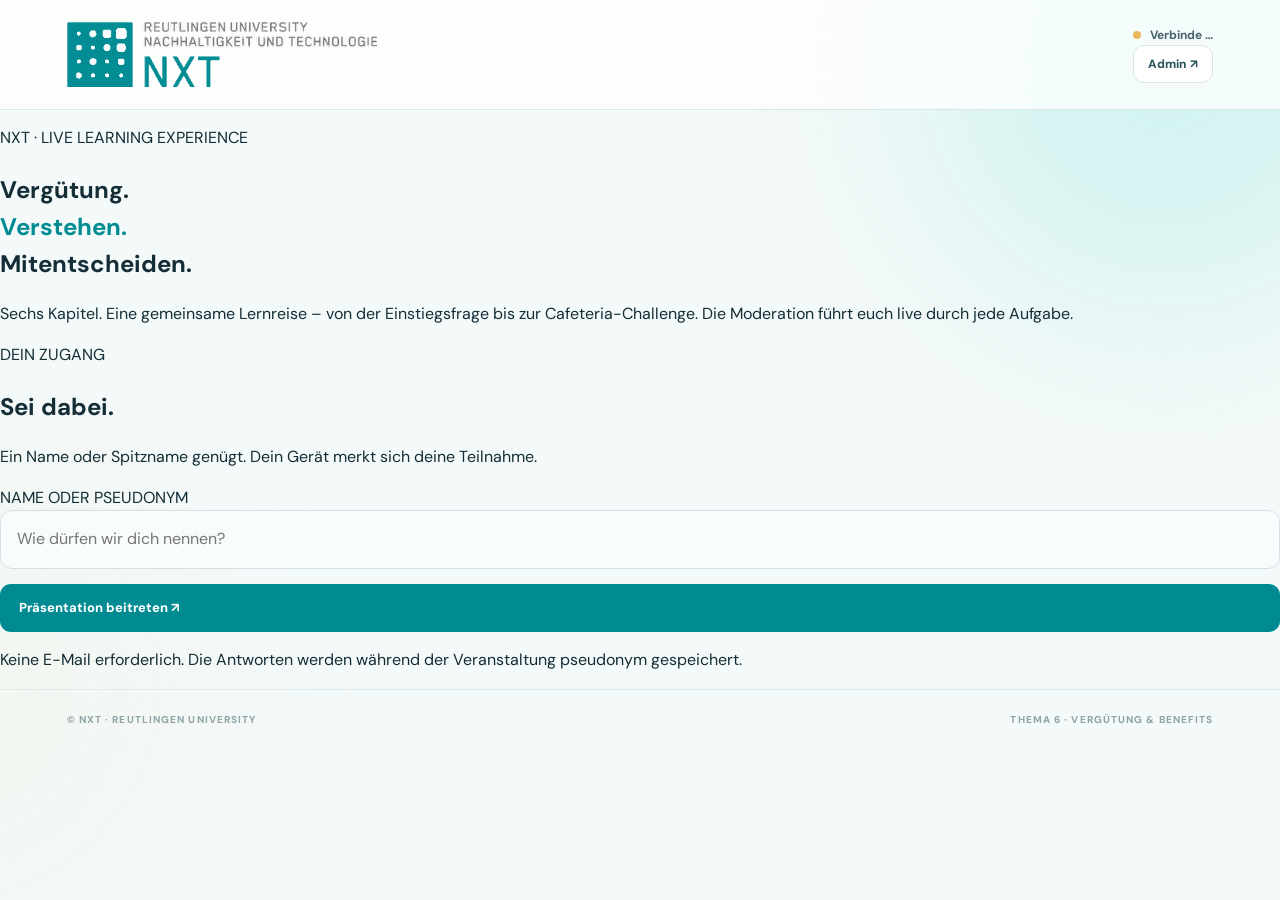
==== presentation.html @ 6754afb9 "Add NXT six-chapter presentation interface" ====
<!doctype html>
<html lang="de"><head>
<meta charset="utf-8"><meta name="viewport" content="width=device-width,initial-scale=1,viewport-fit=cover">
<meta name="theme-color" content="#008b93"><meta name="description" content="NXT Arbeitsrecht · sechs interaktive Kapitel und Live-Präsentationssteuerung">
<title>NXT | Vergütungspyramide · Live</title>
<link rel="icon" href="assets/icon.svg" type="image/svg+xml">
<link rel="stylesheet" href="style.css"><link rel="stylesheet" href="presentation.css">
</head><body class="pr-body">
<div class="glow glow-a"></div><div class="glow glow-b"></div>
<header class="topbar pr-topbar"><a class="brand" href="index.html" aria-label="NXT Startseite"><img src="assets/nxt-logo.svg" alt="NXT Reutlingen University"></a>
<div class="pr-topactions"><span id="prConnection" class="connection"><i></i>Verbinde …</span><button id="prAdminToggle" class="ghost small" type="button">Admin ↗</button></div></header>
<main class="pr-container">
<section id="prJoin" class="pr-intro">
 <div><p class="pr-eyebrow">NXT · LIVE LEARNING EXPERIENCE</p><h1>Vergütung.<br><em>Verstehen.</em><br>Mitentscheiden.</h1>
 <p class="pr-lead">Sechs Kapitel. Eine gemeinsame Lernreise – von der Einstiegsfrage bis zur Cafeteria-Challenge. Die Moderation führt euch live durch jede Aufgabe.</p>
 <div id="prIntroChapters" class="pr-pyramid"></div></div>
 <div class="pr-card pr-joincard"><p class="pr-eyebrow">DEIN ZUGANG</p><h2>Sei dabei.</h2><p>Ein Name oder Spitzname genügt. Dein Gerät merkt sich deine Teilnahme.</p>
 <form id="prJoinForm"><label for="prNickname">NAME ODER PSEUDONYM</label><input id="prNickname" minlength="2" maxlength="30" required autocomplete="nickname" placeholder="Wie dürfen wir dich nennen?"><button type="submit" class="primary full">Präsentation beitreten ↗</button></form>
 <p class="pr-note">Keine E-Mail erforderlich. Die Antworten werden während der Veranstaltung pseudonym gespeichert.</p></div>
</section>
<section id="prParticipant" class="hidden">
 <div class="pr-hero"><div><p class="pr-eyebrow">NXT · VERGÜTUNGSPYRAMIDE</p><h1>Hallo, <span id="prName">du</span><span class="pr-accent">.</span></h1><p id="prSessionName" class="pr-muted">Präsentationssitzung</p></div><span id="prStatus" class="pr-pill">Warten auf Moderation</span></div>
 <div id="prChapterNav" class="pr-chapter-nav"></div>
 <div class="pr-main-grid"><div><article id="prCurrent" class="pr-card pr-current"></article><div id="prResultHistory" class="pr-history"></div></div>
 <aside class="pr-sidebar"><div class="pr-card"><p class="pr-eyebrow">DEIN LERNPFAD</p><div id="prChapterDetail"></div></div><div class="pr-card pr-small"><p class="pr-eyebrow">LIVE-SESSION</p><div id="prParticipantStats"></div></div></aside></div>
</section>
<section id="prAdmin" class="hidden pr-admin">
 <div class="pr-hero"><div><p class="pr-eyebrow">NXT · MODERATOR CONTROL CENTER</p><h1>Presentation <em>Control.</em></h1><p class="pr-muted">Kapitel öffnen, Fragen steuern und Ergebnisse freigeben.</p></div>
 <button id="prAdminBack" class="ghost" type="button">← Teilnehmeransicht</button></div>
 <div id="prAdminLogin" class="pr-card pr-login"><p class="pr-eyebrow">GESCHÜTZTER ZUGANG</p><h2>Administrator</h2><p>Verwende das bestehende Admin-Passwort dieser Anwendung.</p>
 <form id="prAdminForm"><label for="prAdminPassword">PASSWORT</label><input type="password" id="prAdminPassword" required autocomplete="current-password"><button type="submit" class="primary full">Anmelden ↗</button></form></div>
 <div id="prAdminContent" class="hidden">
  <div id="prKpis" class="pr-kpis"></div>
  <div class="pr-admin-layout"><div><div class="pr-card"><div class="pr-section-title"><div><p class="pr-eyebrow">01 · KAPITELSTEUERUNG</p><h2>Sechs Kapitel.</h2></div><span id="prAdminSessionTag" class="pr-pill">Live</span></div><div id="prAdminChapters" class="pr-admin-chapters"></div></div>
  <div class="pr-card"><div class="pr-section-title"><div><p class="pr-eyebrow">02 · FRAGEN UND SPIELE</p><h2 id="prAdminChapterTitle">Aufgaben</h2></div></div><div id="prAdminSteps"></div></div></div>
  <div><div class="pr-card pr-sticky"><p class="pr-eyebrow">03 · LIVE-REGIE</p><h2 id="prNowTitle">Warten auf Auswahl</h2><div id="prAdminLive"></div></div>
  <div class="pr-card"><p class="pr-eyebrow">SESSION-VERWALTUNG</p><form id="prNewSession"><label for="prNewSessionName">NEUE SESSION</label><input id="prNewSessionName" minlength="3" maxlength="90" placeholder="z. B. Hochschulpräsentation Gruppe 6"><label class="pr-check"><input id="prDemo" type="checkbox" checked> Als Demo-Sitzung markieren</label><button class="ghost full" type="submit">Neue Session anlegen</button></form><button id="prFinish" class="ghost full pr-mt" type="button">Präsentation abschließen</button><button id="prLogout" class="ghost full pr-mt" type="button">Admin abmelden</button></div></div></div>
  <div class="pr-card pr-analytics"><div class="pr-section-title"><div><p class="pr-eyebrow">04 · PRÄSENTATIONS-DASHBOARD</p><h2>Lecture Analytics.</h2></div><button id="prPresent" class="ghost small" type="button">⛶ Präsentieren</button></div><div id="prDashboard"></div></div>
 </div>
</section></main>
<div id="prToast" class="toast hidden" role="status" aria-live="polite"></div>
<div id="prOverlay" class="pr-overlay hidden" role="dialog" aria-modal="true" aria-label="Ergebnispräsentation"><div class="pr-overlay-inner"><div class="pr-overlay-bar"><span class="pr-eyebrow">NXT · LIVE ANALYTICS</span><div><button id="prFullScreen" class="ghost small">⛶ Vollbild</button><button id="prOverlayClose" class="ghost small">Schließen ×</button></div></div><div id="prOverlayContent"></div></div></div>
<footer><span>© NXT · REUTLINGEN UNIVERSITY</span><span>THEMA 6 · VERGÜTUNG & BENEFITS</span></footer>
<script defer src="presentation.js"></script>
</body></html>
---- style.css ----
@import url('https://fonts.googleapis.com/css2?family=DM+Sans:wght@400;500;600;700;800&family=Space+Grotesk:wght@400;500;600;700&display=swap');
:root{--teal:#008b93;--teal2:#06aeb3;--ink:#071a24;--navy:#0d2832;--text:#142d36;--muted:#647b84;--white:#fff;--border:#d9e7e8;--bg:#f4f9f9;--accent:#e9b85c}*{box-sizing:border-box}html{scroll-behavior:smooth}body{margin:0;min-height:100vh;color:var(--text);background:var(--bg);font-family:'DM Sans',system-ui,sans-serif;line-height:1.55;overflow-x:hidden}button,input{font:inherit}button{cursor:pointer}a{text-decoration:none;color:inherit}.glow{position:fixed;border-radius:50%;filter:blur(90px);pointer-events:none;z-index:-1;opacity:.65}.glow-a{background:#c3f1ed;width:490px;height:490px;top:-180px;right:-130px}.glow-b{background:#f1f6ed;width:420px;height:420px;left:-260px;bottom:0}.topbar{height:110px;padding:23px max(5.2vw,20px);display:flex;justify-content:space-between;align-items:center;border-bottom:1px solid #d6e7e8;background:rgba(255,255,255,.74);backdrop-filter:blur(22px)}.brand img{width:310px;height:auto;max-width:48vw;display:block}.topright,.hello-line,.stage-header,.admin-actions{display:flex;gap:18px;align-items:center;justify-content:space-between}.connection{color:#47616b;font-size:12px;font-weight:700;display:flex;gap:9px;align-items:center}.connection i,.pulse{height:8px;width:8px;border-radius:50%;display:inline-block;background:#e9b85c}.connection.online i,.pulse{background:#06a990;box-shadow:0 0 0 5px rgba(6,169,144,.11)}.connection.offline i{background:#dd6d65}.section{max-width:1230px;margin:0 auto;padding:66px 22px 90px}.eyebrow,.overline{font-size:11px;letter-spacing:.15em;font-weight:800;color:var(--teal)}.eyedot{display:inline-block;background:var(--teal);height:7px;width:7px;border-radius:50%;margin-right:8px}.welcome h1{font-family:'Space Grotesk',sans-serif;letter-spacing:-.068em;font-weight:700;font-size:clamp(60px,8.5vw,112px);line-height:.98;margin:20px 0 23px;color:var(--ink)}h1 em{color:var(--teal);font-style:normal}.lead{font-size:18px;max-width:750px;color:#516771;margin-bottom:35px}.welcome-grid{display:grid;grid-template-columns:1.07fr .93fr;gap:20px}.glass{background:rgba(255,255,255,.86);border:1px solid rgba(195,217,219,.9);box-shadow:0 17px 52px rgba(19,70,74,.065);border-radius:19px}.register,.welcome-aside{padding:34px}.register h2,.admin-login h2{font-family:'Space Grotesk';font-size:30px;line-height:1.2;letter-spacing:-.035em;margin:12px 0}.register p,.admin-login p{color:var(--muted);font-size:14px;max-width:510px}.register label,.admin-login label{display:block;font-weight:800;font-size:11px;letter-spacing:.13em;margin-top:26px;margin-bottom:9px;color:#45606a}input{width:100%;padding:16px;border:1px solid #d2e2e4;border-radius:12px;background:#f9fcfc;outline:none;transition:border .2s,box-shadow .2s;color:#17343e}input:focus{border-color:var(--teal);box-shadow:0 0 0 4px #c8eeea}button{transition:transform .2s,background .2s,border-color .2s}button:active{transform:scale(.98)}.primary,.secondary,.ghost{border-radius:11px;border:1px solid transparent;padding:13px 18px;font-weight:800;font-size:13px}.primary{background:var(--teal);color:#fff}.primary:hover{background:#006e76}.primary:disabled{opacity:.45;cursor:not-allowed}.secondary{background:#d9f3f0;color:#086b70}.ghost{background:white;border-color:#d9e5e5;color:#2a545b}.ghost:hover{border-color:var(--teal)}.ghost.small{font-size:12px;padding:9px 14px}.full{width:100%;margin-top:15px;display:flex;align-items:center;justify-content:space-between}.micro{font-size:11px!important;line-height:1.6;color:#84979e!important;margin-top:17px}.levels-preview{margin:25px 0 27px}.levels-preview>div{border-bottom:1px solid #e1eded;display:flex;align-items:center;gap:17px;padding:14px 0}.levels-preview b{font-family:'Space Grotesk';font-size:18px;color:var(--teal)}.levels-preview span{font-weight:700;flex:1}.levels-preview i{height:7px;width:7px;background:#a4cacc;border-radius:50%}.hidden{display:none!important}.experience{padding-top:50px}.hello-line{margin-bottom:26px}.hello-line h2{font-family:'Space Grotesk';letter-spacing:-.055em;font-size:clamp(33px,5vw,53px);margin:2px 0}.accent{color:var(--teal)}.chip,.stage-chip{font-size:12px;border:1px solid #bce5df;border-radius:25px;background:#e6f8f5;padding:10px 15px;color:#117f77;font-weight:800;display:flex;align-items:center;gap:11px}.stage-grid{display:grid;grid-template-columns:260px minmax(0,1fr);gap:20px;align-items:start}.stage-nav{padding:25px 18px}.step{display:flex;align-items:center;gap:13px;padding:12px 9px;border-radius:10px;color:#758a91;font-size:13px;font-weight:700}.step .number{display:grid;place-items:center;width:32px;height:32px;border-radius:10px;background:#edf3f4;color:#769298;font-family:'Space Grotesk';font-size:12px}.step.active{background:#e4f6f4;color:#006f75}.step.active .number{color:#fff;background:var(--teal)}.step.done .number{background:#dceae8;color:#45988f}.nav-foot{border-top:1px solid #e3eeee;margin-top:25px;padding:21px 8px 0;display:flex;align-items:center;gap:8px;flex-wrap:wrap}.nav-foot>span{font-size:9px;color:#80989d;letter-spacing:.1em;font-weight:800}.nav-foot strong{font-size:11px;letter-spacing:.08em}.textlink{border:0;background:transparent;text-decoration:underline;color:var(--teal);font-size:11px;padding:4px}.stage-main{min-width:0;display:grid;gap:18px}.stage-header{padding:16px 25px}.quiz-card{padding:36px;min-height:385px}.round-no{font-weight:800;color:var(--teal);font-size:11px;letter-spacing:.14em}.quiz-card h2{font-family:'Space Grotesk';font-size:clamp(26px,3.7vw,44px);line-height:1.13;letter-spacing:-.055em;color:var(--ink);margin:15px 0}.quiz-card .explain{color:#6b8289;max-width:650px;font-size:15px;margin-bottom:25px}.options{display:grid;gap:11px;margin:24px 0}.choice{width:100%;display:flex;align-items:center;text-align:left;gap:13px;border:1px solid #dbe9e9;background:#f9fcfc;padding:16px;border-radius:12px;color:#2e4a54;font-weight:700}.choice:hover{border-color:#6fb9b5;background:#f2fcfa}.choice.selected{background:#e6f7f4;border-color:var(--teal);color:#006d72}.choice .radio{width:20px;height:20px;flex-shrink:0;border-radius:50%;border:2px solid #9ebaba;display:grid;place-items:center}.choice.selected .radio{border-color:var(--teal)}.choice.selected .radio:after{content:'';height:10px;width:10px;border-radius:50%;background:var(--teal)}.cards-2{display:grid;grid-template-columns:1fr 1fr;gap:14px;margin:24px 0}.offer{border:1px solid #d9e7e7;border-radius:13px;padding:22px;background:#fafdfc}.offer strong{display:block;font-family:'Space Grotesk';font-size:35px;color:#102e38;line-height:1.12}.offer small{display:block;font-size:11px;color:#748d93;margin:5px 0 16px}.offer .offer-title{color:var(--teal);font-size:10px;letter-spacing:.13em;font-weight:800;margin-bottom:11px}.offer p{font-size:13px;font-weight:700;margin:0}.notice{padding:14px 18px;background:#f3f9f9;border-left:3px solid var(--teal);color:#41646c;border-radius:0 11px 11px 0;font-size:13px;margin:20px 0}.submitrow{display:flex;align-items:center;justify-content:space-between;gap:15px;flex-wrap:wrap;margin-top:22px}.submitted{color:#007d74;font-weight:800;font-size:13px}.waiting{text-align:center;padding:37px 20px}.waiting-icon{font-size:36px;display:block;margin-bottom:15px}.waiting h2{font-size:34px}.info-card{padding:24px 28px}.info-card p{margin:8px 0 0;color:#5c7981;font-size:13px}.persona-grid{display:grid;grid-template-columns:repeat(3,1fr);gap:9px;margin:18px 0}.persona{border:1px solid #d7e5e7;background:#f8fcfb;border-radius:12px;padding:13px 8px;font-size:12px;font-weight:800}.persona.selected{background:#e2f5f1;border-color:var(--teal);color:#007179}.benefitlist{display:grid;grid-template-columns:repeat(2,1fr);gap:10px}.benefit{display:flex;align-items:center;gap:12px;border:1px solid #dbe6e7;border-radius:12px;background:#fff;padding:15px;text-align:left}.benefit.selected{border-color:var(--teal);background:#e9f8f6}.benefit .benefit-icon{font-size:24px}.benefit strong{font-size:12px;display:block}.benefit small{color:#83959a;font-size:11px}.budget{display:flex;align-items:center;justify-content:space-between;margin:15px 0 7px;font-weight:800;font-size:12px}.budgetmeter{height:9px;background:#ebf2f2;border-radius:20px;overflow:hidden}.budgetmeter>div{background:var(--teal);height:100%;transition:width .25s}.budgetmeter.over>div{background:#bf6f68}.admin{padding-top:48px}.admin-login{max-width:530px;padding:35px}.admin-grid{display:grid;grid-template-columns:1fr 1fr;gap:18px}.admin-card{padding:25px}.admin-card h3{font-family:'Space Grotesk';margin:10px 0 22px;font-size:25px;letter-spacing:-.04em}.admin-metrics{display:grid;grid-template-columns:repeat(3,1fr);gap:15px;margin-bottom:19px}.metric{padding:22px}.metric span{font-size:10px;color:#7c9299;letter-spacing:.1em;font-weight:800}.metric strong{display:block;margin-top:7px;font-size:29px;color:var(--ink);font-family:'Space Grotesk'}.admin-rounds{display:grid;gap:7px}.admin-round{display:flex;align-items:center;justify-content:space-between;border-radius:9px;border:1px solid #e4eeee;background:#fafcfc;padding:10px 13px;text-align:left;font-size:12px;font-weight:700}.admin-round.active{border-color:#18a89b;background:#e5f8f3;color:#04776f}.admin-actions{margin-top:20px;justify-content:flex-start;flex-wrap:wrap}.results-chart{display:grid;gap:17px;margin:18px 0 25px}.result-top{display:flex;align-items:center;justify-content:space-between;font-size:12px;color:#34515a;font-weight:700;margin-bottom:6px}.bar{background:#e8f1f1;height:11px;border-radius:20px;overflow:hidden}.bar>i{height:100%;display:block;background:linear-gradient(90deg,#007e86,#2ec5b8);border-radius:20px;transition:width .4s}.empty{color:#7c9296;font-size:13px}.toast{position:fixed;z-index:50;bottom:26px;left:50%;transform:translateX(-50%);padding:12px 20px;border-radius:12px;background:#143a40;color:white;box-shadow:0 15px 35px #153c3c30;max-width:90%;font-size:13px;font-weight:700}.modal-backdrop{position:fixed;inset:0;background:#071d22dd;z-index:40;display:grid;place-items:center;padding:25px}.presentation{background:#f8fcfb;border-radius:20px;max-width:1000px;width:100%;max-height:92vh;overflow:auto;padding:42px}.presentation-head{display:flex;align-items:center;justify-content:space-between;gap:20px;margin-bottom:25px}.presentation h2{font-size:38px;font-family:'Space Grotesk';margin:0}.presentation .result-top{font-size:18px}.presentation .bar{height:20px}footer{border-top:1px solid #dbeaea;display:flex;justify-content:space-between;padding:22px max(5.2vw,20px);font-weight:800;font-size:10px;letter-spacing:.11em;color:#90a4a8;gap:20px}@media(max-width:850px){.welcome-grid,.stage-grid,.admin-grid{grid-template-columns:1fr}.stage-nav{display:none}.section{padding-top:45px}.welcome h1{font-size:clamp(53px,13vw,89px)}.admin-metrics{grid-template-columns:1fr 1fr}.quiz-card{padding:24px}.stage-header{padding:13px 18px}.topbar{height:87px}.brand img{width:210px}.connection{display:none}}@media(max-width:520px){.welcome-grid,.cards-2,.persona-grid,.benefitlist{grid-template-columns:1fr}.welcome h1{font-size:54px}.welcome-grid .glass{padding:24px}.hello-line h2{font-size:34px}.quiz-card h2{font-size:30px}.admin-metrics{grid-template-columns:1fr}.section{padding-left:15px;padding-right:15px}.topbar{padding-left:15px;padding-right:15px}.presentation{padding:20px}footer{flex-direction:column;gap:6px}.chip{font-size:10px}.brand img{width:185px}}
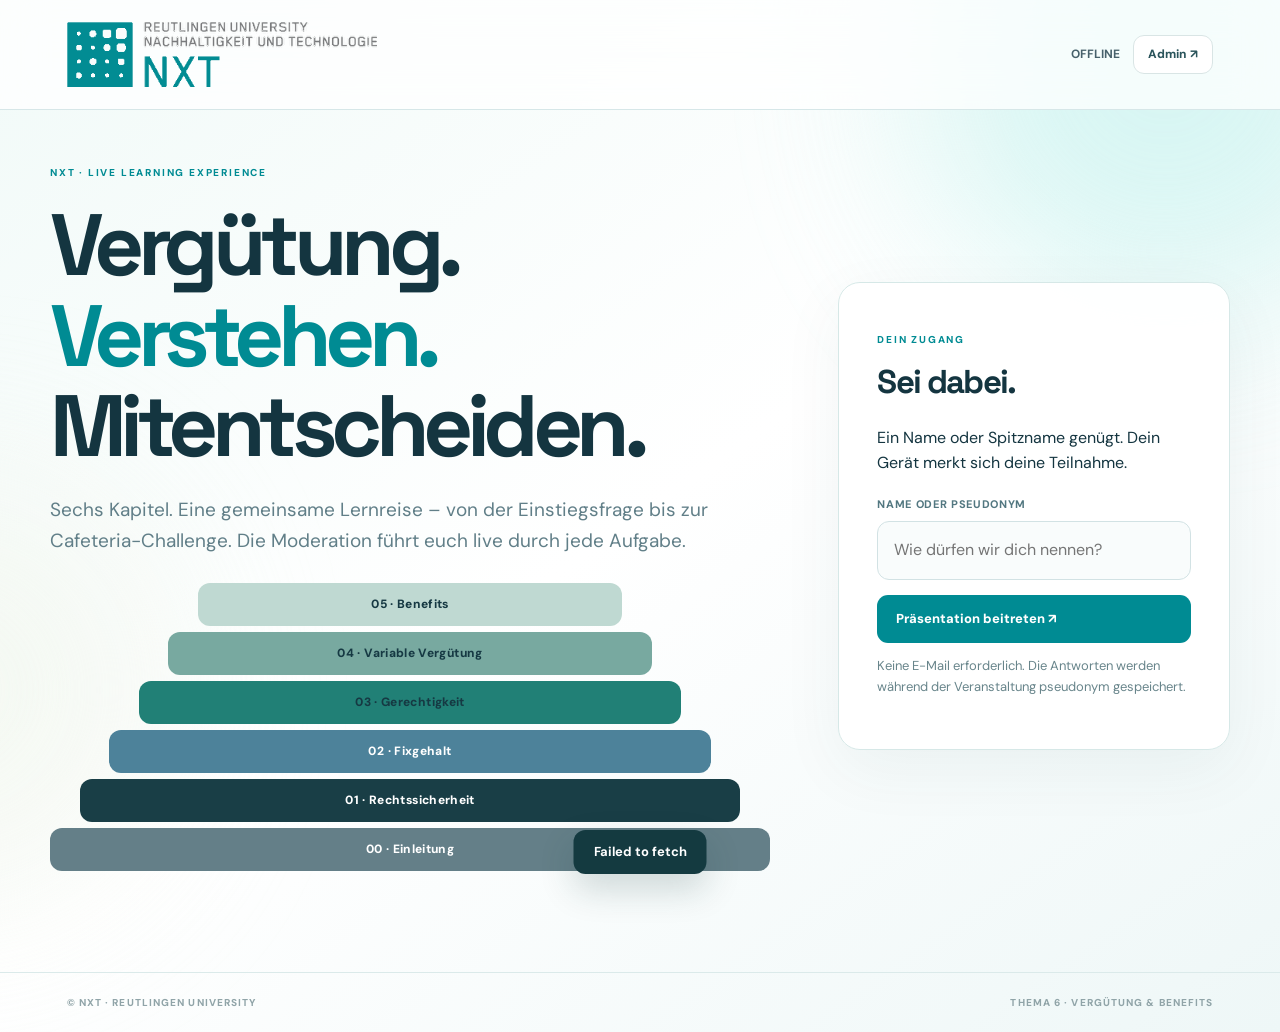
==== commit a4f12751: "Refresh presentation assets for chapter 4 without changing NXT layout" ====
--- a/presentation.html
+++ b/presentation.html
@@ -4,7 +4,7 @@
 <meta name="theme-color" content="#008b93"><meta name="description" content="NXT Arbeitsrecht · sechs interaktive Kapitel und Live-Präsentationssteuerung">
 <title>NXT | Vergütungspyramide · Live</title>
 <link rel="icon" href="assets/icon.svg" type="image/svg+xml">
-<link rel="stylesheet" href="style.css"><link rel="stylesheet" href="presentation.css">
+<link rel="stylesheet" href="style.css"><link rel="stylesheet" href="presentation.css?v=20261117-chapter4">
 </head><body class="pr-body">
 <div class="glow glow-a"></div><div class="glow glow-b"></div>
 <header class="topbar pr-topbar"><a class="brand" href="index.html" aria-label="NXT Startseite"><img src="assets/nxt-logo.svg" alt="NXT Reutlingen University"></a>
@@ -41,5 +41,5 @@
 <div id="prToast" class="toast hidden" role="status" aria-live="polite"></div>
 <div id="prOverlay" class="pr-overlay hidden" role="dialog" aria-modal="true" aria-label="Ergebnispräsentation"><div class="pr-overlay-inner"><div class="pr-overlay-bar"><span class="pr-eyebrow">NXT · LIVE ANALYTICS</span><div><button id="prFullScreen" class="ghost small">⛶ Vollbild</button><button id="prOverlayClose" class="ghost small">Schließen ×</button></div></div><div id="prOverlayContent"></div></div></div>
 <footer><span>© NXT · REUTLINGEN UNIVERSITY</span><span>THEMA 6 · VERGÜTUNG & BENEFITS</span></footer>
-<script defer src="presentation.js"></script>
+<script defer src="presentation.js?v=20261117-chapter4"></script>
 </body></html>
--- a/presentation.css
+++ b/presentation.css
@@ -0,0 +1,210 @@
+/* Presentation engine · preserve NXT colors and typography */
+:root{--pr-deep:#0d2832;--pr-ink:#143540;--pr-aqua:#008b93;--pr-teal:#06aeb3;--pr-soft:#eff8f7;--pr-border:#d6e8e7;--pr-muted:#68858b;--pr-gold:#dbad60}
+.pr-body{background:linear-gradient(145deg,#f1faf8 0%,#fff 50%,#eef7f7 100%);overflow-x:hidden;color:var(--pr-ink)}
+.pr-container{max-width:1510px;margin:auto;padding:clamp(20px,3.5vw,45px) clamp(16px,4vw,50px) 75px;min-height:calc(100dvh - 160px)}
+.pr-topactions{display:flex;align-items:center;gap:13px}
+.pr-eyebrow{font-weight:800;font-size:10px;letter-spacing:.18em;color:#008b93;text-transform:uppercase}
+.pr-intro{display:grid;grid-template-columns:minmax(0,1.2fr) minmax(280px,.65fr);gap:clamp(22px,5vw,80px);align-items:center;min-height:72vh}
+.pr-intro h1{font-family:"Space Grotesk",sans-serif;font-size:clamp(46px,6.8vw,98px);letter-spacing:-.075em;line-height:1.04;margin:20px 0 22px}
+.pr-intro h1 em,.pr-hero em{font-style:normal;color:var(--pr-aqua)}
+.pr-lead{font-size:clamp(16px,1.6vw,19px);line-height:1.65;color:#617f88;max-width:680px}
+.pr-card{min-width:0;background:rgba(255,255,255,.95);border:1px solid var(--pr-border);box-shadow:0 20px 65px rgba(0,73,78,.055);border-radius:22px;padding:clamp(20px,2.5vw,32px);margin-bottom:19px}
+.pr-joincard,.pr-login{padding:clamp(24px,3vw,45px)}
+.pr-joincard h2,.pr-login h2{font-family:"Space Grotesk";font-size:33px;letter-spacing:-.05em;margin:9px 0}
+.pr-card label{display:block;font-size:11px;letter-spacing:.06em;font-weight:750;color:#527780;margin:20px 0 8px}
+.pr-card input:not([type=checkbox]){width:100%;max-width:100%;font-size:16px;min-height:48px}
+.pr-note,.pr-muted{font-size:13px;color:var(--pr-muted);line-height:1.6}
+.pr-pyramid{margin:26px 0;max-width:720px;display:flex;flex-direction:column;gap:6px}
+.pr-pyramid-row{height:43px;border-radius:12px;display:flex;justify-content:center;align-items:center;gap:8px;font-size:12px;font-weight:800;letter-spacing:.03em}
+.pr-hero{display:flex;align-items:center;justify-content:space-between;gap:20px;margin-bottom:25px}
+.pr-hero h1{font-size:clamp(31px,4.4vw,58px);font-family:"Space Grotesk";letter-spacing:-.065em;margin:5px 0 8px}
+.pr-accent{color:var(--pr-aqua)}
+.pr-pill{font-size:11px;font-weight:800;padding:10px 15px;border-radius:100px;background:#def4f1;color:#047e7a;display:inline-flex;gap:7px;align-items:center}
+.pr-chapter-nav{display:grid;grid-template-columns:repeat(6,minmax(0,1fr));gap:9px;margin-bottom:24px}
+.pr-chap{padding:13px 8px;min-height:67px;text-align:center;border-radius:13px;border:1px solid #d3e5e3;background:#fff;display:grid;gap:3px;color:#627f87;transition:transform .18s,border .18s}
+.pr-chap strong{font-size:17px;font-family:"Space Grotesk"}
+.pr-chap small{font-size:10px;font-weight:700;line-height:1.25}
+.pr-chap.current{background:#e5f7f4;border:2px solid #07958f;color:#006c73}
+.pr-chap.locked{opacity:.54}
+.pr-main-grid{display:grid;grid-template-columns:minmax(0,1fr) 280px;gap:22px;align-items:start}
+.pr-current{min-height:300px}
+.pr-current h2{font:700 clamp(27px,3.6vw,49px)/1.12 "Space Grotesk",sans-serif;letter-spacing:-.05em;margin:12px 0 18px}
+.pr-statement{font-size:clamp(15px,1.45vw,18px);line-height:1.7;color:#46616c}
+.pr-sidebar .pr-card{padding:22px}
+.pr-sidebar .pr-chapter-info{font-size:14px;line-height:1.65;color:#52737a}
+.pr-optiongrid{display:grid;grid-template-columns:repeat(auto-fit,minmax(min(100%,190px),1fr));gap:11px;margin:24px 0}
+.pr-option{border:1px solid #cde4e1;background:#f7fbfb;border-radius:14px;padding:20px 15px;text-align:left;min-height:75px;color:#234653;font-weight:750;transition:.18s;cursor:pointer;font:inherit}
+.pr-option:hover:not(:disabled){transform:translateY(-2px);border-color:#00979b}
+.pr-option.selected{border:2px solid #008b93;background:#dcf5f2;color:#006971}
+.pr-option:disabled{opacity:.57;cursor:not-allowed}
+.pr-option strong{display:block;font-size:18px}
+.pr-option small{display:block;margin-top:5px;font-size:11px;color:var(--pr-muted)}
+.pr-actions{display:flex;gap:12px;align-items:center;flex-wrap:wrap;margin:15px 0}
+.pr-actions button{min-height:43px}
+.pr-small{padding:20px}
+.pr-progress{height:9px;border-radius:25px;background:#e3eeed;overflow:hidden}
+.pr-progress span{display:block;height:100%;background:linear-gradient(90deg,#008b93,#21c0a5);transition:width .3s}
+.pr-facts{display:grid;grid-template-columns:repeat(auto-fit,minmax(150px,1fr));gap:10px;margin:16px 0}
+.pr-fact{background:#f0f8f7;border:1px solid #e0edeb;border-radius:12px;padding:13px}
+.pr-fact small{display:block;font-size:11px;color:#68858b}
+.pr-fact strong{font-size:15px;color:#183e47}
+.pr-salary-input{display:flex;align-items:center;gap:8px;flex-wrap:wrap;margin:17px 0}
+.pr-salary-input input[type=range]{width:100%;accent-color:#008b93}
+.pr-salary-input input[type=number]{max-width:165px!important}
+.pr-salary-input button{min-width:47px;min-height:44px}
+.pr-budget{padding:17px;background:#ecf8f6;border-radius:14px;margin:18px 0}
+.pr-budget-row{display:flex;justify-content:space-between;gap:9px;align-items:center;margin-bottom:10px}
+.pr-budget-row strong{font-size:25px;font-family:"Space Grotesk"}
+.pr-benefits{display:grid;grid-template-columns:repeat(auto-fit,minmax(min(100%,210px),1fr));gap:11px;margin:18px 0}
+.pr-benefit{border-radius:14px;border:1px solid #d5e7e5;background:#fff;padding:16px;text-align:left;cursor:pointer;min-height:106px;display:flex;flex-direction:column;gap:7px}
+.pr-benefit.selected{background:#dbf4f1;border:2px solid #008b93}
+.pr-benefit:disabled{opacity:.45;cursor:not-allowed}
+.pr-benefit-icon{font-size:26px}
+.pr-benefit strong{font-size:14px}
+.pr-benefit small{font-size:12px;color:#65818a}
+.pr-persona{background:linear-gradient(120deg,#0e4b53,#008b93);color:white;border-radius:15px;padding:19px;margin:16px 0}
+.pr-persona strong{font:700 25px "Space Grotesk";display:block}
+.pr-persona p{font-size:13px;color:#d5f7f4;margin:4px 0}
+.pr-persona b{font-size:17px}
+.pr-result-bar{margin:13px 0}
+.pr-result-bar>div:first-child{display:flex;justify-content:space-between;gap:9px;font-size:13px;margin-bottom:6px}
+.pr-result-track{height:9px;background:#e6f0ef;border-radius:20px;overflow:hidden}
+.pr-result-track>span{display:block;background:linear-gradient(90deg,#008b93,#24b9a8);height:100%;border-radius:20px}
+.pr-answerbox{background:#e8f7f3;border-left:4px solid #008f84;border-radius:12px;padding:19px;margin:24px 0}
+.pr-answerbox p{line-height:1.65;margin:10px 0}
+.pr-history{margin:20px 0}
+.pr-history h3{font-size:22px;font-family:"Space Grotesk"}
+.pr-history-grid{display:grid;grid-template-columns:repeat(auto-fit,minmax(min(100%,265px),1fr));gap:13px}
+.pr-history-card{padding:17px;background:#fff;border:1px solid #dbe9e6;border-radius:15px}
+.pr-history-card h4{margin:4px 0 12px;font-size:15px}
+.pr-history-card p{font-size:12px;color:#567882}
+.pr-history-card .pr-result-bar{margin:8px 0}
+.pr-kpis{display:grid;grid-template-columns:repeat(4,minmax(0,1fr));gap:13px;margin:25px 0}
+.pr-kpi{background:#fff;border:1px solid var(--pr-border);border-radius:17px;padding:20px}
+.pr-kpi strong{font:700 clamp(24px,2.7vw,35px) "Space Grotesk";color:#113a42;display:block}
+.pr-kpi small{font-size:11px;color:#66808a;font-weight:700}
+.pr-admin-layout{display:grid;grid-template-columns:minmax(0,1.25fr) minmax(260px,.75fr);gap:20px}
+.pr-section-title{display:flex;align-items:center;justify-content:space-between;gap:12px}
+.pr-section-title h2,.pr-card h2{font-family:"Space Grotesk";letter-spacing:-.05em;margin:7px 0 18px}
+.pr-admin-chapters{display:grid;grid-template-columns:repeat(2,minmax(0,1fr));gap:9px}
+.pr-admin-chapter{border:1px solid #d7e8e6;background:#f9fcfc;border-radius:13px;padding:15px;text-align:left;cursor:pointer;display:flex;align-items:center;gap:10px}
+.pr-admin-chapter.is-active{border:2px solid #008b93;background:#e4f7f2}
+.pr-admin-chapter .pr-number{font:700 23px "Space Grotesk";color:#14848a}
+.pr-admin-chapter span{display:block;font-size:12px;font-weight:700}
+.pr-step{display:flex;align-items:center;justify-content:space-between;gap:10px;border-bottom:1px solid #e5eeed;padding:12px 0}
+.pr-step h4{font-size:13px;margin:0 0 4px}
+.pr-step small{color:#718991;font-size:10px}
+.pr-step button{flex-shrink:0}
+.pr-sticky{position:sticky;top:20px}
+.pr-admin-live-actions{display:grid;grid-template-columns:1fr 1fr;gap:9px;margin:18px 0}
+.pr-admin-live-actions button{min-height:43px}
+.pr-admin-live-actions .wide{grid-column:1/-1}
+.pr-mt{margin-top:13px}
+.pr-analytics{margin-top:20px}
+.pr-dash-layout{display:grid;grid-template-columns:repeat(2,minmax(0,1fr));gap:14px}
+.pr-dash-card{background:#f8fbfb;border:1px solid #deeeeb;padding:18px;border-radius:15px;min-width:0}
+.pr-dash-card h3{font:700 17px "Space Grotesk";margin:0 0 12px}
+.pr-dash-card p{color:#6d8790;font-size:12px}
+.pr-dash-actions{display:flex;gap:8px;flex-wrap:wrap;margin-bottom:18px}
+.pr-dash-actions button.active{background:#d7f2ed;border-color:#008b93;color:#006e70}
+.pr-salary-hist{display:flex;align-items:end;gap:6px;height:130px;border-bottom:1px solid #cadbd9;margin:15px 0}
+.pr-salary-hist span{flex:1;min-width:8px;background:#1b9c9b;border-radius:5px 5px 0 0}
+.pr-persona-bars{display:grid;gap:10px}
+.pr-check{display:flex!important;align-items:center;gap:8px;letter-spacing:normal!important}
+.pr-check input{width:18px;height:18px;accent-color:#008b93}
+.pr-login{max-width:500px}
+.pr-overlay{position:fixed;z-index:999;inset:0;background:#edf8f7;overflow:auto;padding:20px}
+.pr-overlay-inner{max-width:1500px;margin:auto}
+.pr-overlay-bar{display:flex;justify-content:space-between;align-items:center;margin:10px 0 25px}
+.pr-overlay .pr-kpis{grid-template-columns:repeat(3,1fr)}
+.pr-overlay .pr-dash-card{background:white;padding:25px}
+.pr-overlay .pr-dash-card h3{font-size:24px}
+.pr-overlay .pr-dash-layout{gap:20px}
+.pr-note-bubble{background:#e7f6f3;border-radius:12px;padding:14px;font-size:13px;color:#3a6068}
+.pr-error{color:#a34847}
+.hidden{display:none!important}
+@media(max-width:1020px){.pr-intro,.pr-admin-layout{grid-template-columns:1fr}.pr-main-grid{grid-template-columns:minmax(0,1fr)}.pr-sidebar{display:grid;grid-template-columns:repeat(2,1fr);gap:15px}.pr-sticky{position:static}.pr-kpis{grid-template-columns:repeat(2,1fr)}}
+@media(max-width:660px){.pr-container{padding:18px 14px 48px}.pr-chapter-nav{grid-template-columns:repeat(3,minmax(0,1fr))}.pr-admin-chapters{grid-template-columns:1fr}.pr-sidebar{grid-template-columns:1fr}.pr-dash-layout{grid-template-columns:1fr}.pr-hero{align-items:flex-start;flex-direction:column}.pr-hero h1{font-size:36px}.pr-card{border-radius:16px}.pr-intro{min-height:unset}.pr-intro h1{font-size:52px}.pr-topactions{gap:7px}.pr-kpis{gap:8px}.pr-kpi{padding:13px}.pr-admin-live-actions{grid-template-columns:1fr}.pr-admin-live-actions .wide{grid-column:auto}}
+@media(prefers-reduced-motion:reduce){*,*:before,*:after{transition:none!important;animation:none!important;scroll-behavior:auto!important}}
+
+
+/* Individual post-vote live analytics | chapters 1 and 2 */
+.pr-live-feedback{border-top:1px solid #deece9;margin-top:16px;padding-top:19px}
+.pr-live-head{display:flex;justify-content:space-between;align-items:flex-start;gap:12px;margin-bottom:17px}
+.pr-live-head h3{font:700 clamp(22px,3vw,32px)/1.12 "Space Grotesk",sans-serif;letter-spacing:-.045em;margin:9px 0}
+.pr-live-badge{display:inline-flex;align-items:center;gap:7px;color:#057a73;font-size:11px;font-weight:850;letter-spacing:.08em;white-space:nowrap;background:#def4ef;border:1px solid #b2e1d8;padding:10px 13px;border-radius:99px}
+.pr-live-badge i{height:7px;width:7px;background:#00a98b;border-radius:50%;box-shadow:0 0 0 4px #bceadf}
+.pr-live-metrics{display:grid;grid-template-columns:repeat(3,minmax(0,1fr));gap:10px;margin:14px 0}
+.pr-live-metrics .pr-fact{background:#f0f8f7;min-width:0}
+.pr-live-metrics .pr-fact strong{font-size:clamp(15px,1.8vw,21px);overflow-wrap:anywhere}
+.pr-live-chart{border:1px solid #dcece9;background:#f9fcfb;padding:clamp(14px,2.4vw,24px);border-radius:16px;margin:17px 0}
+.pr-live-chart .pr-result-bar{margin:17px 0}
+.pr-live-chart .pr-result-track{height:15px;background:#e5f2f0}
+.pr-live-chart .pr-result-track span{background:linear-gradient(90deg,#008b93,#19bbb0)}
+.pr-feedback-insight{font-size:14px;line-height:1.55;font-weight:650;color:#285a61;background:#edf8f6;padding:13px 16px;border-radius:11px;margin:15px 0}
+.pr-review-original{margin:15px 0;padding:14px 17px;background:#f5faf9;border:1px solid #e2ecea;border-radius:12px}
+.pr-review-original summary{font-weight:750;color:#4e7680;font-size:13px;cursor:pointer}
+.pr-review-original p{font-size:13px;color:#496970;line-height:1.7;margin:12px 0 0}
+.pr-live-hist-scroll{width:100%;overflow-x:auto;overscroll-behavior-inline:contain;scrollbar-width:thin}
+.pr-live-hist{display:flex;gap:7px;height:164px;align-items:stretch;min-width:340px}
+.pr-hist-column{position:relative;min-width:14px;flex:1;display:flex;flex-direction:column;align-items:center;justify-content:flex-end}
+.pr-hist-value{font-size:11px;font-weight:800;color:#3c6670;min-height:19px}
+.pr-hist-column-track{height:127px;width:100%;background:transparent;display:flex;align-items:flex-end;justify-content:center;border-bottom:1px solid #c6ddda}
+.pr-hist-column-track span{display:block;width:80%;background:linear-gradient(180deg,#25c2bc,#007f8d);border-radius:5px 5px 0 0;min-height:0}
+.pr-hist-column.is-mine .pr-hist-column-track span{background:linear-gradient(180deg,#e0b364,#b17f36)}
+.pr-hist-axis{display:flex;justify-content:space-between;gap:8px;color:#5a7881;font-size:12px;font-weight:650;margin-top:9px}
+.pr-live-legend{display:flex;flex-wrap:wrap;gap:16px;font-size:11px;color:#65828b;margin:12px 0}
+.pr-live-legend span{display:inline-flex;align-items:center;gap:7px}
+.pr-live-legend i{width:10px;height:10px;border-radius:3px;display:inline-block}
+.pr-legend-bar{background:#008b93}
+.pr-legend-mine{background:#d8ab5b}
+.pr-live-feedback .pr-answerbox{margin-top:20px}
+.pr-live-feedback .pr-note-bubble{margin-top:13px}
+@media(max-width:660px){
+ .pr-live-head{align-items:start;gap:8px}
+ .pr-live-metrics{gap:7px;grid-template-columns:repeat(2,minmax(0,1fr))}
+ .pr-live-metrics .pr-fact{padding:10px}
+ .pr-live-chart{padding:13px}
+ .pr-live-hist{gap:5px}
+ .pr-live-badge{padding:7px 9px}
+}
+
+
+/* Kapitel 3 – responsive NXT word cloud */
+.pr-lena-case{margin:17px 0 22px;padding:17px 19px;border-radius:15px;border:1px solid #d9e9e6;background:#eff8f7}
+.pr-lena-case p{font-size:clamp(14px,1.4vw,17px);line-height:1.65;color:#355e64;margin:9px 0 1px}
+.pr-word-question{font:700 clamp(23px,3vw,35px)/1.16 "Space Grotesk",sans-serif;letter-spacing:-.05em;color:#123c43;margin:21px 0}
+.pr-word-editor{margin:15px 0;padding:clamp(17px,2vw,23px);background:#f7fbfa;border:1px solid #dbeae6;border-radius:16px}
+.pr-word-editor label{display:block;margin:0 0 10px;font-size:11px;font-weight:800;letter-spacing:.12em;color:#47838a}
+.pr-word-editor input{width:100%;max-width:none;font-size:17px;line-height:1.5;font-family:inherit;border:1px solid #bcdad6;background:white;outline-offset:3px;border-radius:12px;padding:13px 15px;box-sizing:border-box}
+.pr-word-editor input:focus-visible{outline:3px solid #8edbd2;border-color:#008b93}
+.pr-word-results{border-top:1px solid #e0eeeb;padding-top:22px;margin-top:22px}
+.pr-word-results .pr-live-head h3{font-size:clamp(25px,3vw,36px)}
+.pr-word-meta{display:grid;grid-template-columns:repeat(2,minmax(0,1fr));gap:10px;margin:14px 0 6px}
+.pr-word-cloud{min-height:220px;box-sizing:border-box;display:flex;align-items:center;justify-content:center;align-content:center;flex-wrap:wrap;column-gap:clamp(12px,2vw,23px);row-gap:clamp(10px,2vw,20px);padding:clamp(19px,3vw,36px) clamp(11px,2.5vw,24px);border-radius:16px;border:1px solid #d7ece8;background:radial-gradient(ellipse at 30% 20%,#e6f8f4 0%,#f5fbf9 55%,#eef7f8 100%);overflow-wrap:anywhere;text-align:center}
+.pr-word-term{display:inline-flex;align-items:flex-start;gap:3px;max-width:100%;font-family:"Space Grotesk",sans-serif;font-weight:700;line-height:1.15;letter-spacing:-.035em;transition:transform .2s;color:#006e76}
+.pr-word-term:hover{transform:scale(1.06)}
+.pr-word-tone-1{color:#249587}.pr-word-tone-2{color:#27536c}.pr-word-tone-3{color:#619b91}
+.pr-word-term sup{font:700 10px/1 "Space Grotesk",sans-serif;letter-spacing:0;color:#63858b;padding-top:3px}
+.pr-word-empty{min-height:180px;display:flex;flex-direction:column;align-items:center;justify-content:center;gap:8px;border:1px dashed #b5dcd5;border-radius:16px;color:#6c858a;background:#f7fbfa}
+.pr-word-empty span{font-size:33px;color:#0a908d}.pr-word-empty p{font-size:13px;text-align:center}
+.pr-word-cloud-small{min-height:115px;padding:15px 8px;gap:10px}
+.pr-admin-wordcloud{margin-top:18px;padding:14px;border:1px solid #dbeae6;border-radius:14px;background:#f8fbfa}
+.pr-admin-wordcloud .pr-word-cloud{min-height:160px;padding:17px 9px}
+.pr-history-card .pr-word-cloud{margin-top:14px}
+@media(max-width:660px){.pr-word-cloud{min-height:200px;padding:20px 9px;column-gap:11px;row-gap:13px}.pr-word-term{font-size:min(var(--pr-word-size),9vw)!important}.pr-word-meta{gap:7px}.pr-lena-case{padding:15px}}
+@media(prefers-reduced-motion:reduce){.pr-word-term{transition:none}.pr-word-term:hover{transform:none}}
+
+
+/* Chapter 4 – compact post-vote verdict; retain NXT colors, type and layout */
+.pr-bonus-feedback{margin-top:16px}
+.pr-bonus-verdict{display:flex;align-items:center;gap:16px;border-radius:16px;padding:clamp(16px,2.3vw,24px);border:1px solid #c9e7e1;margin:16px 0;background:#eaf8f5;color:#165b57}
+.pr-bonus-verdict.pr-bonus-incorrect{background:#fff4f0;border-color:#ecd3c8;color:#934c3a}
+.pr-bonus-verdict-icon{display:inline-grid;place-items:center;border-radius:50%;height:46px;width:46px;flex-shrink:0;background:#13857f;color:#fff;font:700 30px/1 "Space Grotesk",sans-serif}
+.pr-bonus-incorrect .pr-bonus-verdict-icon{background:#ba6855}
+.pr-bonus-verdict strong{font:700 clamp(21px,2.5vw,28px)/1.2 "Space Grotesk",sans-serif;letter-spacing:-.035em}
+.pr-bonus-verdict p{margin:4px 0 0;font-size:13px;color:inherit}
+.pr-bonus-feedback .pr-live-chart h3{font:700 clamp(19px,2.2vw,25px)/1.2 "Space Grotesk",sans-serif;letter-spacing:-.035em;margin:7px 0 16px}
+.pr-bonus-feedback .pr-live-chart .pr-result-track{height:17px}
+.pr-bonus-feedback .pr-live-chart .pr-result-bar{margin:18px 0}
+@media(max-width:660px){.pr-bonus-verdict{gap:11px;padding:15px}.pr-bonus-verdict-icon{width:42px;height:42px;font-size:27px}}
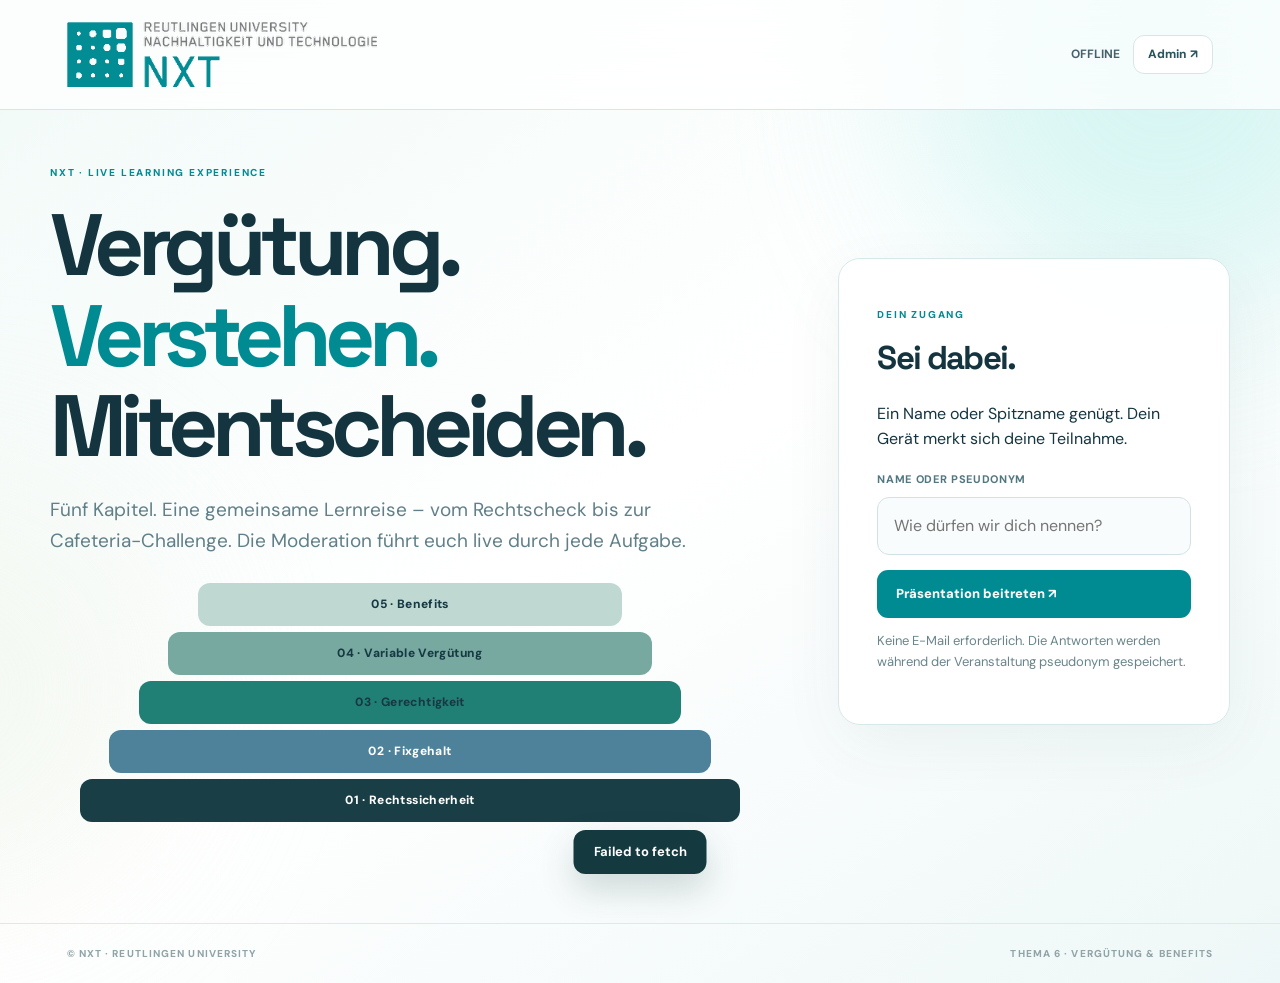
==== commit 34b1c76e: "feat: NXT animated live quiz podium and remove chapter 00 from active navigation" ====
--- a/presentation.html
+++ b/presentation.html
@@ -1,10 +1,10 @@
 <!doctype html>
 <html lang="de"><head>
 <meta charset="utf-8"><meta name="viewport" content="width=device-width,initial-scale=1,viewport-fit=cover">
-<meta name="theme-color" content="#008b93"><meta name="description" content="NXT Arbeitsrecht · sechs interaktive Kapitel und Live-Präsentationssteuerung">
+<meta name="theme-color" content="#008b93"><meta name="description" content="NXT Arbeitsrecht · fünf interaktive Kapitel und Live-Präsentationssteuerung">
 <title>NXT | Vergütungspyramide · Live</title>
 <link rel="icon" href="assets/icon.svg" type="image/svg+xml">
-<link rel="stylesheet" href="style.css"><link rel="stylesheet" href="presentation.css?v=20261117-chapter4">
+<link rel="stylesheet" href="style.css"><link rel="stylesheet" href="presentation.css?v=20261117-benefit-live-results"><link rel="stylesheet" href="podium.css?v=20261123">
 </head><body class="pr-body">
 <div class="glow glow-a"></div><div class="glow glow-b"></div>
 <header class="topbar pr-topbar"><a class="brand" href="index.html" aria-label="NXT Startseite"><img src="assets/nxt-logo.svg" alt="NXT Reutlingen University"></a>
@@ -12,7 +12,7 @@
 <main class="pr-container">
 <section id="prJoin" class="pr-intro">
  <div><p class="pr-eyebrow">NXT · LIVE LEARNING EXPERIENCE</p><h1>Vergütung.<br><em>Verstehen.</em><br>Mitentscheiden.</h1>
- <p class="pr-lead">Sechs Kapitel. Eine gemeinsame Lernreise – von der Einstiegsfrage bis zur Cafeteria-Challenge. Die Moderation führt euch live durch jede Aufgabe.</p>
+ <p class="pr-lead">Fünf Kapitel. Eine gemeinsame Lernreise – vom Rechtscheck bis zur Cafeteria-Challenge. Die Moderation führt euch live durch jede Aufgabe.</p>
  <div id="prIntroChapters" class="pr-pyramid"></div></div>
  <div class="pr-card pr-joincard"><p class="pr-eyebrow">DEIN ZUGANG</p><h2>Sei dabei.</h2><p>Ein Name oder Spitzname genügt. Dein Gerät merkt sich deine Teilnahme.</p>
  <form id="prJoinForm"><label for="prNickname">NAME ODER PSEUDONYM</label><input id="prNickname" minlength="2" maxlength="30" required autocomplete="nickname" placeholder="Wie dürfen wir dich nennen?"><button type="submit" class="primary full">Präsentation beitreten ↗</button></form>
@@ -31,7 +31,7 @@
  <form id="prAdminForm"><label for="prAdminPassword">PASSWORT</label><input type="password" id="prAdminPassword" required autocomplete="current-password"><button type="submit" class="primary full">Anmelden ↗</button></form></div>
  <div id="prAdminContent" class="hidden">
   <div id="prKpis" class="pr-kpis"></div>
-  <div class="pr-admin-layout"><div><div class="pr-card"><div class="pr-section-title"><div><p class="pr-eyebrow">01 · KAPITELSTEUERUNG</p><h2>Sechs Kapitel.</h2></div><span id="prAdminSessionTag" class="pr-pill">Live</span></div><div id="prAdminChapters" class="pr-admin-chapters"></div></div>
+  <div class="pr-admin-layout"><div><div class="pr-card"><div class="pr-section-title"><div><p class="pr-eyebrow">01 · KAPITELSTEUERUNG</p><h2>Fünf Kapitel.</h2></div><span id="prAdminSessionTag" class="pr-pill">Live</span></div><div id="prAdminChapters" class="pr-admin-chapters"></div></div>
   <div class="pr-card"><div class="pr-section-title"><div><p class="pr-eyebrow">02 · FRAGEN UND SPIELE</p><h2 id="prAdminChapterTitle">Aufgaben</h2></div></div><div id="prAdminSteps"></div></div></div>
   <div><div class="pr-card pr-sticky"><p class="pr-eyebrow">03 · LIVE-REGIE</p><h2 id="prNowTitle">Warten auf Auswahl</h2><div id="prAdminLive"></div></div>
   <div class="pr-card"><p class="pr-eyebrow">SESSION-VERWALTUNG</p><form id="prNewSession"><label for="prNewSessionName">NEUE SESSION</label><input id="prNewSessionName" minlength="3" maxlength="90" placeholder="z. B. Hochschulpräsentation Gruppe 6"><label class="pr-check"><input id="prDemo" type="checkbox" checked> Als Demo-Sitzung markieren</label><button class="ghost full" type="submit">Neue Session anlegen</button></form><button id="prFinish" class="ghost full pr-mt" type="button">Präsentation abschließen</button><button id="prLogout" class="ghost full pr-mt" type="button">Admin abmelden</button></div></div></div>
@@ -41,5 +41,5 @@
 <div id="prToast" class="toast hidden" role="status" aria-live="polite"></div>
 <div id="prOverlay" class="pr-overlay hidden" role="dialog" aria-modal="true" aria-label="Ergebnispräsentation"><div class="pr-overlay-inner"><div class="pr-overlay-bar"><span class="pr-eyebrow">NXT · LIVE ANALYTICS</span><div><button id="prFullScreen" class="ghost small">⛶ Vollbild</button><button id="prOverlayClose" class="ghost small">Schließen ×</button></div></div><div id="prOverlayContent"></div></div></div>
 <footer><span>© NXT · REUTLINGEN UNIVERSITY</span><span>THEMA 6 · VERGÜTUNG & BENEFITS</span></footer>
-<script defer src="presentation.js?v=20261117-chapter4"></script>
+<script defer src="presentation.js?v=20261123-podium"></script><script defer src="podium.js?v=20261123"></script>
 </body></html>
--- a/presentation.css
+++ b/presentation.css
@@ -208,3 +208,44 @@
 .pr-bonus-feedback .pr-live-chart .pr-result-track{height:17px}
 .pr-bonus-feedback .pr-live-chart .pr-result-bar{margin:18px 0}
 @media(max-width:660px){.pr-bonus-verdict{gap:11px;padding:15px}.pr-bonus-verdict-icon{width:42px;height:42px;font-size:27px}}
+
+
+/* Chapter 3 | multiple contributions per participant */
+.pr-word-owned{padding:17px 18px;margin:16px 0;border:1px solid #d6e9e6;border-radius:15px;background:#f6faf9}
+.pr-word-owned-header{display:flex;justify-content:space-between;align-items:center;gap:10px;margin-bottom:12px;color:#24535e}
+.pr-word-owned-header strong{font-size:14px;font-weight:800}
+.pr-word-owned-header span{font-size:12px;color:#64818a}
+.pr-word-owned-list{display:flex;flex-wrap:wrap;gap:8px}
+.pr-word-owned-item{max-width:100%;overflow-wrap:anywhere;display:inline-flex;align-items:baseline;gap:6px;background:#e1f4f0;border:1px solid #c9e7e0;color:#126e73;border-radius:12px;padding:9px 12px;font-size:13px;font-weight:650}
+.pr-word-owned-item small{font-size:10px;color:#6a9294}
+@media(max-width:660px){.pr-word-owned{padding:14px}.pr-word-owned-list{gap:7px}}
+
+
+/* Kapitel 5 – combined two-part legal Twist, matching existing NXT cards */
+.pr-twist-double{display:grid;grid-template-columns:1fr;gap:14px;margin:20px 0}
+.pr-twist-question{padding:clamp(16px,2vw,23px);border:1px solid #d6e9e6;border-radius:17px;background:#f7fbfa;min-width:0}
+.pr-twist-question-top{display:flex;align-items:center;justify-content:space-between;gap:12px}
+.pr-twist-question-top .pr-pill{padding:7px 12px}
+.pr-twist-question h3{font:700 clamp(19px,2.25vw,24px)/1.25 "Space Grotesk",sans-serif;letter-spacing:-.04em;margin:13px 0}
+.pr-twist-question .pr-optiongrid{display:grid;grid-template-columns:repeat(2,minmax(0,1fr));gap:9px;margin:13px 0 4px}
+.pr-twist-question .pr-option{min-height:80px;padding:15px;overflow-wrap:anywhere}
+.pr-twist-question .pr-option strong{font:650 14px/1.45 "Inter",sans-serif;letter-spacing:0}
+.pr-twist-note{font-size:12px;color:#557782;line-height:1.6;margin:12px 0 18px}
+.pr-twist-results{display:grid;gap:20px}
+.pr-twist-result-question{border:1px solid #deeeeb;background:#f8fcfb;border-radius:14px;padding:16px}
+.pr-twist-result-question h4,.pr-twist-solution-part h4{font:700 17px/1.3 "Space Grotesk",sans-serif;letter-spacing:-.025em;margin:6px 0 16px}
+.pr-twist-solution-part{padding:12px 0;border-bottom:1px solid #d1e9e4}
+.pr-twist-solution-part p{font-size:14px;line-height:1.55}
+@media(max-width:720px){.pr-twist-question .pr-optiongrid{grid-template-columns:1fr}.pr-twist-question{padding:16px}.pr-twist-question .pr-option{min-height:58px}}
+
+
+/* Chapter 5 live Twist charts – same NXT visual language as chapters 1–4 */
+.pr-twist-feedback .pr-live-chart{margin-top:18px}
+.pr-twist-my-vote{display:flex;flex-wrap:wrap;align-items:center;gap:8px 17px;padding:13px 16px;background:#e9f7f4;border:1px solid #d0e9e3;border-radius:13px;font-size:13px;color:#255a61}
+.pr-twist-my-vote span{max-width:100%;overflow-wrap:anywhere}
+.pr-twist-feedback .pr-result-bar>div:first-child{display:flex;align-items:flex-start;gap:12px}
+.pr-twist-feedback .pr-result-bar>div:first-child>span{flex:1;min-width:0;overflow-wrap:anywhere;line-height:1.45}
+.pr-twist-feedback .pr-result-bar>div:first-child>strong{flex:none;white-space:nowrap;font-variant-numeric:tabular-nums}
+.pr-twist-feedback .pr-result-track{height:13px}
+.pr-twist-feedback .pr-twist-result-question{background:#fff;margin:12px 0}
+@media(max-width:660px){.pr-twist-my-vote{padding:12px;gap:7px}.pr-twist-feedback .pr-live-head{align-items:flex-start}.pr-twist-feedback .pr-result-bar>div:first-child{gap:7px}}
--- a/podium.css
+++ b/podium.css
@@ -0,0 +1,21 @@
+/* NXT Quiz Podium • based on the approved concept visual */
+.award-mode>.pr-hero,.award-mode>.pr-chapter-nav,.award-mode>.pr-main-grid{display:none!important}
+.award-shell{position:relative;isolation:isolate;overflow:hidden;padding:clamp(15px,2.5vw,32px);border-radius:24px;color:#f8ffff;background:radial-gradient(ellipse at 55% 70%,#08bda14b,transparent 46%),radial-gradient(ellipse at 93% 0%,#348e9b,transparent 43%),linear-gradient(135deg,#00323a,#005c64 54%,#002b32);box-shadow:0 18px 70px #043d4966}
+.award-shell:before{content:"";pointer-events:none;position:absolute;inset:0;z-index:-1;background:repeating-conic-gradient(from 20deg at 50% 82%,transparent 0 8deg,#53e6ce13 9deg 11deg,transparent 13deg 24deg);animation:award-aura 6s ease-in-out infinite alternate}
+.award-header{display:flex;justify-content:space-between;gap:16px;align-items:flex-start}.award-header p{color:#5bf1d9;font-size:11px;letter-spacing:.14em;font-weight:800;margin:0}.award-header h1{font:800 clamp(27px,3vw,46px)/1.09 "Space Grotesk",sans-serif;letter-spacing:-.05em;margin:7px 0;color:white}.award-header span{color:#d5eeeb;font-size:13px}.award-header .award-done{background:#096b69;border:1px solid #68c4b1;padding:10px 14px;border-radius:99px;white-space:nowrap;color:white;font-weight:700}
+.award-kpis{display:grid;grid-template-columns:repeat(4,minmax(0,1fr));gap:11px;margin:24px 0 28px}.award-kpis>div{border:1px solid #98e2d662;border-radius:14px;background:#003d4899;backdrop-filter:blur(5px);padding:14px;min-width:0}.award-kpis strong{display:block;font:800 clamp(21px,2.3vw,30px) "Space Grotesk",sans-serif;color:white}.award-kpis small{font-size:11px;color:#bcebe8}
+.award-layout{display:grid;grid-template-columns:minmax(175px,.7fr) minmax(360px,2fr) minmax(215px,.8fr);gap:clamp(12px,2vw,22px);align-items:start}.award-panel{border:1px solid #80cfc792;background:#003944cf;border-radius:18px;padding:clamp(12px,1.5vw,18px);box-shadow:0 14px 35px #001b2447;color:white;margin-bottom:14px;min-width:0}.award-panel h2{font:750 clamp(15px,1.5vw,19px) "Space Grotesk",sans-serif;margin:0 0 15px;color:white}.award-details p{display:flex;flex-direction:column;border-top:1px solid #b2e8de43;padding:13px 0;gap:5px;margin:0}.award-details small{font-size:12px;color:#bcdfdd}.award-details strong{font-size:14px}.award-details .award-explain{font-size:12px;color:#c5e7e3;line-height:1.6}
+.award-center{text-align:center;min-width:0}.award-center h2{font:800 clamp(17px,2.1vw,28px) "Space Grotesk",sans-serif;color:white;margin:5px 0}.award-scene{position:relative;min-height:475px;display:flex;align-items:end;justify-content:center;padding:95px 0 17px;isolation:isolate}.award-scene:before{content:"";position:absolute;z-index:-2;inset:2% 0 0;background:radial-gradient(ellipse at 50% 75%,#ffd28c55,transparent 60%);animation:award-aura 6s ease-in-out infinite alternate}
+.award-wreath{position:absolute;inset:0 10% 15%;z-index:-1;pointer-events:none;background:radial-gradient(ellipse at 50% 93%,#8ff7cd29,transparent 65%)}.award-wreath:before,.award-wreath:after{content:"";position:absolute;top:10%;bottom:10%;width:37%;border:13px dotted #87e8c56b;filter:drop-shadow(0 0 15px #3fdec9a2);animation:award-wreath 7s ease-in-out infinite alternate}.award-wreath:before{left:12%;border-right:0;border-bottom:0;border-radius:95% 0 0 70%;transform:rotate(-12deg)}.award-wreath:after{right:12%;border-left:0;border-bottom:0;border-radius:0 95% 70% 0;transform:rotate(12deg)}
+.award-sparkles i{position:absolute;width:8px;height:16px;background:#ffb34a;border-radius:2px;z-index:2;animation:award-confetti 6s ease-in-out infinite alternate}.award-sparkles i:nth-child(1){top:20%;left:12%}.award-sparkles i:nth-child(2){top:9%;left:34%;animation-delay:-1s}.award-sparkles i:nth-child(3){top:33%;right:11%;background:#93f8e8;animation-delay:-2s}.award-sparkles i:nth-child(4){top:62%;right:5%;animation-delay:-3s}.award-sparkles i:nth-child(5){top:38%;left:25%;background:#fff;animation-delay:-4s}.award-sparkles i:nth-child(6){top:10%;right:25%;animation-delay:-5s}
+.award-stage{width:100%;max-width:760px;min-height:285px;position:relative;display:flex;align-items:end;justify-content:center;padding:0 0 15px}.award-stage:after{content:"";position:absolute;z-index:-1;inset:auto 0 0;height:28px;border-radius:50%;background:linear-gradient(#12bdb1,#0d5256 40%,#ffb14f 70%,#01444a);box-shadow:0 0 24px #ffba6099}
+.award-place{--metal:#ccd9df;--rim:#879ca3;--tall:190px;position:relative;min-width:0;flex:1;display:flex;align-items:center;flex-direction:column;z-index:2}.award-place-1{--metal:#ffe8ac;--rim:#e7a82f;--tall:260px;z-index:3}.award-place-3{--metal:#f2d2bd;--rim:#b97855;--tall:163px}.award-avatar{position:relative;display:grid;place-items:center;width:clamp(56px,7.5vw,96px);height:clamp(56px,7.5vw,96px);flex-shrink:0;border:5px solid var(--rim);border-radius:50%;color:#eafff8;background:linear-gradient(145deg,#007b83,#00343d);box-shadow:0 0 18px #76ead67d;transition:transform .2s}.award-avatar svg{width:56%;height:56%}.award-place:hover .award-avatar{transform:translateY(-6px)}.award-crown{position:absolute;bottom:79%;font-size:clamp(36px,4vw,58px);line-height:1;color:#ffca54;text-shadow:0 0 15px #fbc754}
+.award-step{height:var(--tall);width:100%;border-radius:17px 17px 4px 4px;border:3px solid var(--rim);border-bottom:0;background:linear-gradient(105deg,#fff,var(--metal) 60%,#fff);box-shadow:inset 0 0 20px #fff9,0 8px 25px #00182277;color:#183b46;padding:17px 4px 12px;display:flex;flex-direction:column;align-items:center;gap:10px}.award-medal{width:clamp(41px,5vw,66px);height:clamp(41px,5vw,66px);border:3px solid #fff9;border-radius:50%;display:grid;place-items:center;background:linear-gradient(130deg,#fff5d7,var(--rim));font:800 clamp(24px,3vw,36px) "Space Grotesk";box-shadow:0 2px 9px #1239}.award-person{margin-top:auto;font:750 clamp(11px,1.25vw,18px) "Space Grotesk";overflow-wrap:anywhere;max-width:100%;line-height:1.2}.award-points{background:#fffc;border:1px solid var(--rim);border-radius:100px;padding:6px 9px;font:800 clamp(11px,1.35vw,18px) "Space Grotesk";max-width:100%}
+.award-panel-top{display:flex;justify-content:space-between;gap:6px;align-items:start}.award-panel-top button{background:transparent;border:0;color:#baf6e9;font-weight:700;cursor:pointer}.award-ranking{display:grid;gap:3px;overflow:auto;max-height:325px}.award-rank{width:100%;display:flex;align-items:center;gap:8px;text-align:left;background:transparent;color:white;border:1px solid transparent;border-radius:9px;padding:7px;cursor:pointer}.award-rank.selected,.award-rank:hover{background:#ffffff1c;border-color:#d5f8d354}.award-rank span:nth-child(2){flex:1;font-size:12px;min-width:0;overflow-wrap:anywhere}.award-rank strong{white-space:nowrap;font-size:12px}.award-number{display:grid;place-items:center;flex:0 0 28px;height:28px;border-radius:50%;background:#ffffff3a;font-weight:800}.award-rank:nth-child(1) .award-number{background:#f1b737;color:#103b40}.award-rank:nth-child(2) .award-number{background:#bdc8d1;color:#103b40}.award-rank:nth-child(3) .award-number{background:#c98c66;color:#103b40}
+.award-profile{display:flex;align-items:center;gap:11px}.award-profile-avatar{width:49px;height:49px;border-radius:50%;background:#00737d;border:2px solid #84d8cb;display:grid;place-items:center;color:#d9f6ef;flex-shrink:0}.award-profile-avatar svg{width:65%;height:65%}.award-profile strong{display:block;overflow-wrap:anywhere}.award-profile small{display:block;color:#c4e2df;font-size:12px}.award-metrics{display:grid;grid-template-columns:1fr 1fr;gap:8px;margin-top:15px}.award-metrics>div{background:#ffffff1b;border-radius:11px;padding:11px 5px;text-align:center;min-width:0}.award-metrics strong{display:block;font-size:16px}.award-metrics small{font-size:10px;color:#bedbd9}
+.award-actions{display:flex;justify-content:center;flex-wrap:wrap;gap:11px;margin-top:25px;position:relative;z-index:2}.award-actions button{background:#004f5c;color:white;border:1px solid #a3ded8;border-radius:14px;padding:13px 18px;min-height:47px;font-size:13px;font-weight:750;cursor:pointer}.award-actions button:hover{background:#006a73}.award-actions .award-main-button{background:linear-gradient(120deg,#f8881c,#ffb23d);border-color:#ffca77;color:#203a3b;font-weight:800}.award-actions button:focus-visible,.award-rank:focus-visible,.award-panel-top button:focus-visible{outline:3px solid #ffe2a1;outline-offset:2px}.award-empty{background:#e8f6f2;color:#1f5662;padding:55px 15px;text-align:center;border-radius:20px}
+.award-preview{position:fixed;inset:0;z-index:1200;background:#00323a;padding:clamp(8px,2vw,23px);overflow:auto;color:white}.award-preview-bar{display:flex;justify-content:space-between;align-items:center;gap:14px;max-width:1600px;margin:0 auto 12px}.award-preview #awardPreviewBody{max-width:1600px;margin:auto}.award-preview .award-shell{min-height:calc(100dvh - 100px)}
+@keyframes award-aura{from{opacity:.45}to{opacity:1}}@keyframes award-wreath{from{opacity:.45;filter:drop-shadow(0 0 5px #3fdec9)}to{opacity:1;filter:drop-shadow(0 0 20px #3fdec9)}}@keyframes award-confetti{from{translate:-9px 12px;rotate:-25deg}to{translate:11px -18px;rotate:30deg}}
+@media(max-width:1180px){.award-layout{grid-template-columns:minmax(170px,1fr) minmax(0,2fr)}.award-details{grid-column:1;grid-row:1}.award-center{grid-column:2;grid-row:1}.award-aside{grid-column:1/-1;display:grid;grid-template-columns:1fr 1fr;gap:12px}}
+@media(max-width:720px){.award-shell{border-radius:16px;padding:15px}.award-header .award-done{font-size:10px;padding:8px}.award-kpis{grid-template-columns:1fr 1fr;gap:7px}.award-layout{display:flex;flex-direction:column}.award-center{width:100%;order:0}.award-aside{width:100%;display:block;order:1}.award-details{width:100%;order:2}.award-scene{min-height:370px;padding-top:68px}.award-stage{min-height:235px}.award-step{--tall:155px;padding:10px 2px}.award-place-1 .award-step{height:213px}.award-place-3 .award-step{height:135px}.award-avatar{width:52px;height:52px}.award-person,.award-points{font-size:10px}.award-actions button{flex:1 1 140px;padding:10px 12px}}
+@media(prefers-reduced-motion:reduce){.award-shell:before,.award-scene:before,.award-wreath:before,.award-wreath:after,.award-sparkles i{animation:none!important}}
